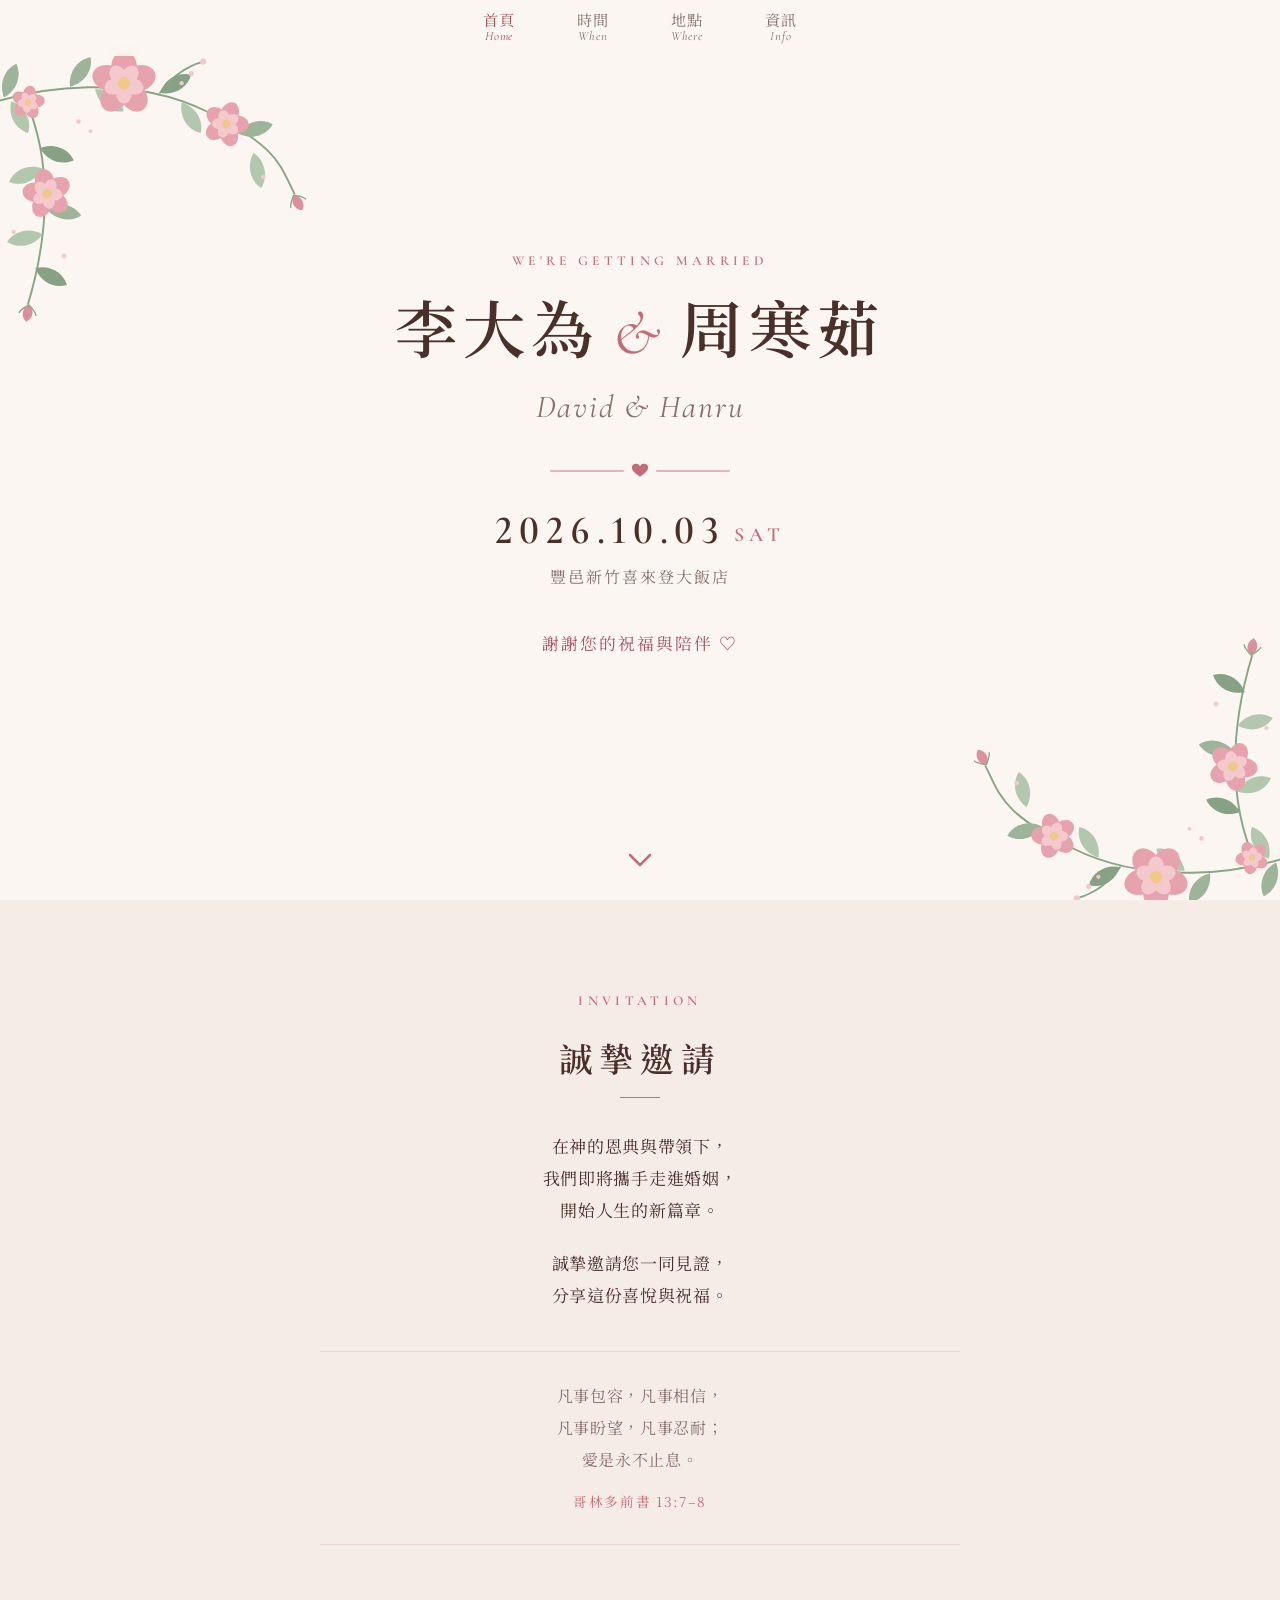
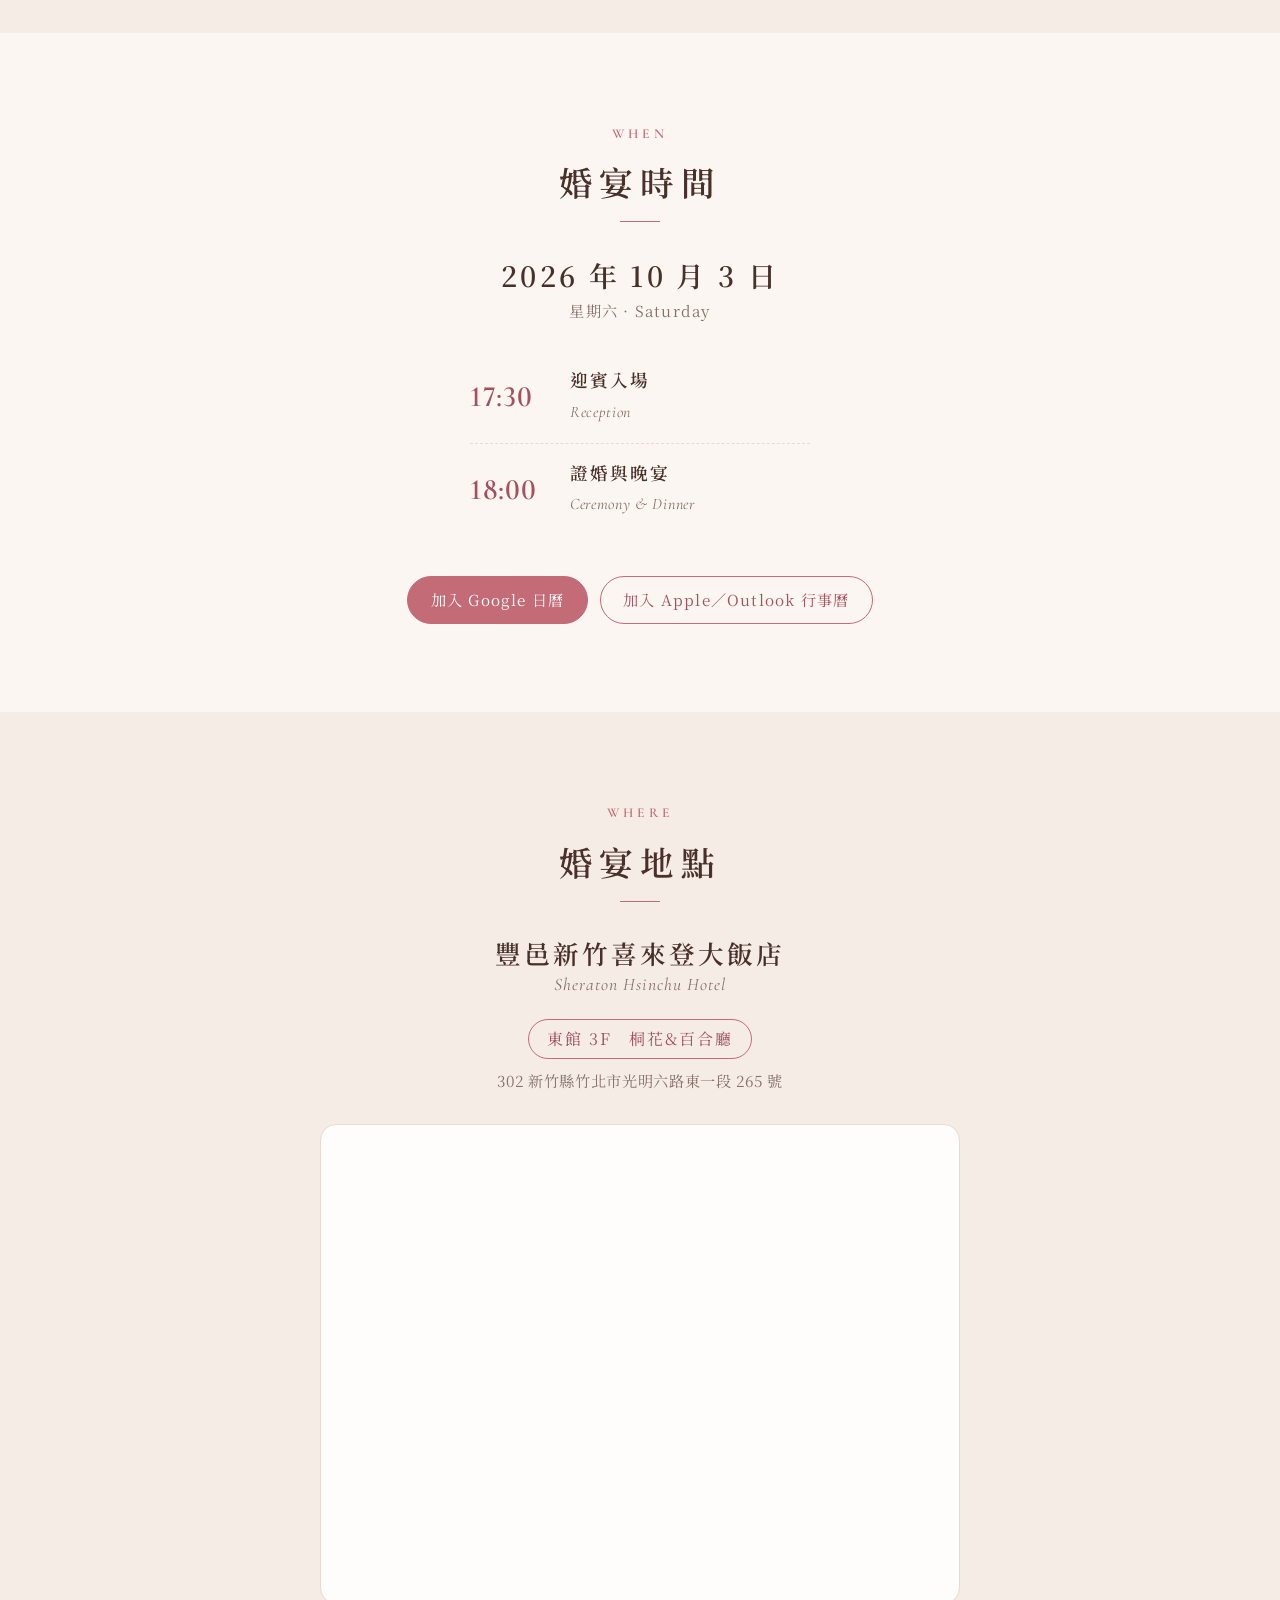
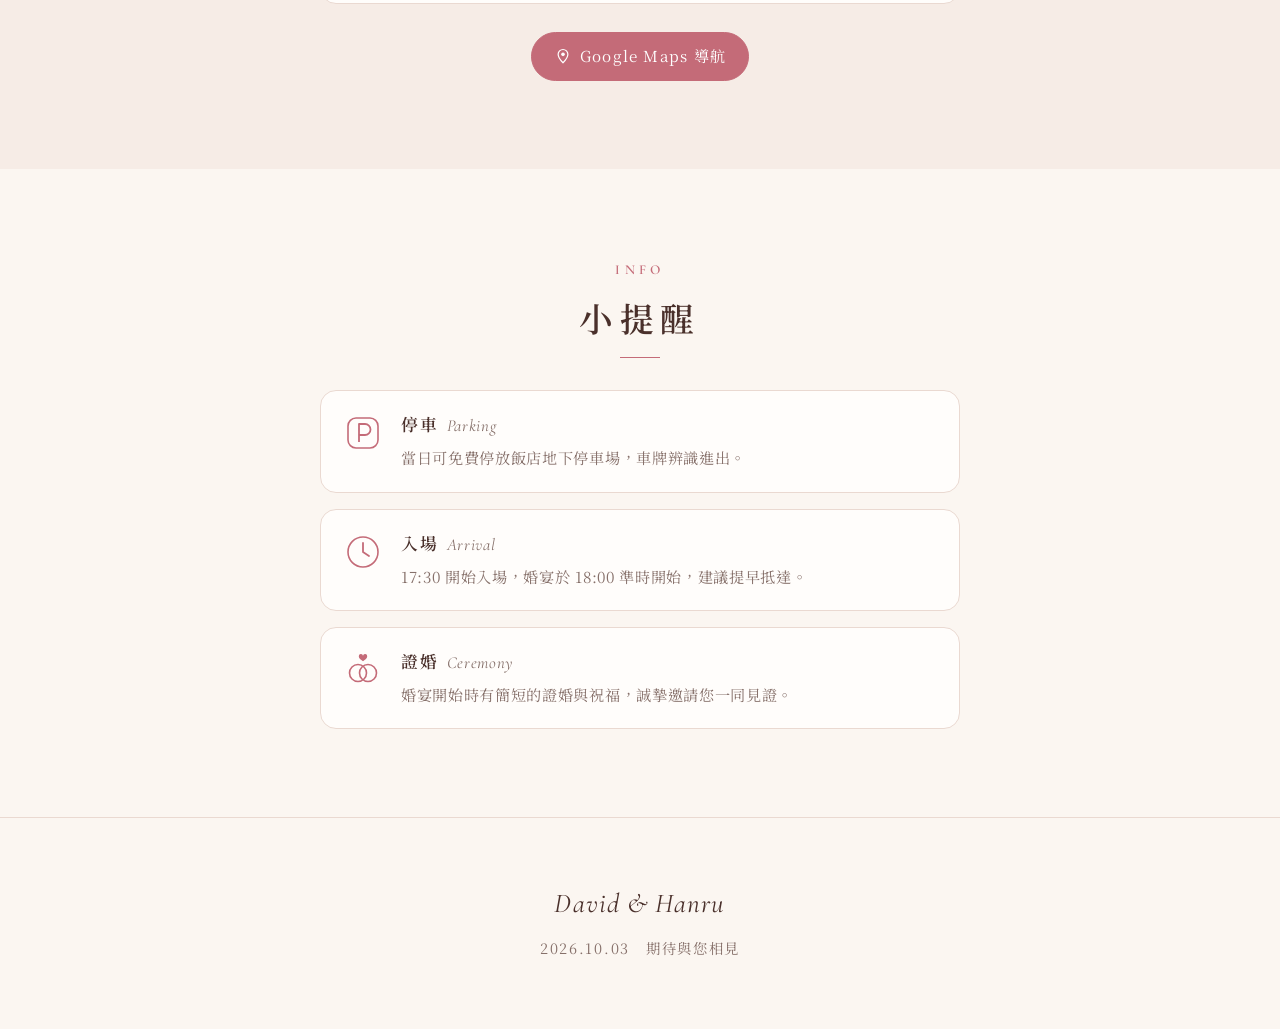
==== index.html @ 3eb8f62a "Add first version of the wedding invitation site Static single page (no build step) for GitHub Pages" ====
<!doctype html>
<html lang="zh-Hant-TW">
<head>
  <meta charset="utf-8">
  <meta name="viewport" content="width=device-width, initial-scale=1, viewport-fit=cover">
  <meta name="robots" content="noindex, nofollow">
  <meta name="theme-color" content="#fbf6f1">
  <title>李大為 &amp; 周寒茹 婚宴邀請｜David &amp; Hanru</title>
  <meta name="description" content="2026.10.03（六）17:30 入場，豐邑新竹喜來登大飯店 東館 3F 桐花&amp;百合廳。誠摯邀請您一同見證我們的婚禮。">

  <meta property="og:type" content="website">
  <meta property="og:url" content="https://freya-and-david.github.io/Taiwan-Wedding-2026-10-03/">
  <meta property="og:title" content="李大為 &amp; 周寒茹 婚宴邀請">
  <meta property="og:description" content="2026.10.03（六）17:30 入場｜豐邑新竹喜來登大飯店">
  <meta property="og:image" content="https://freya-and-david.github.io/Taiwan-Wedding-2026-10-03/assets/img/og-image.png">
  <meta property="og:image:width" content="1200">
  <meta property="og:image:height" content="630">
  <meta name="twitter:card" content="summary_large_image">

  <link rel="icon" href="assets/img/favicon.svg" type="image/svg+xml">
  <link rel="preconnect" href="https://fonts.googleapis.com">
  <link rel="preconnect" href="https://fonts.gstatic.com" crossorigin>
  <link rel="stylesheet" href="https://fonts.googleapis.com/css2?family=Cormorant+Garamond:ital,wght@0,500;0,600;1,400;1,500&amp;family=Noto+Serif+TC:wght@400;600&amp;display=swap">
  <link rel="stylesheet" href="assets/css/style.css">
  <script>document.documentElement.classList.add('js')</script>
</head>
<body>
  <header class="nav" id="nav">
    <nav aria-label="主選單">
      <ul>
        <li><a href="#home">首頁<small>Home</small></a></li>
        <li><a href="#when">時間<small>When</small></a></li>
        <li><a href="#where">地點<small>Where</small></a></li>
        <li><a href="#info">資訊<small>Info</small></a></li>
      </ul>
    </nav>
  </header>

  <main>
    <section id="home" class="hero">
      <img class="floral floral--tl" src="assets/img/floral.svg" alt="">
      <img class="floral floral--br" src="assets/img/floral.svg" alt="">

      <div class="hero-inner">
        <p class="eyebrow">We're getting married</p>
        <h1 class="names">李大為<span class="amp">&amp;</span>周寒茹</h1>
        <p class="names-en">David &amp; Hanru</p>

        <svg class="divider" viewBox="0 0 200 20" aria-hidden="true">
          <path d="M0 10h82M118 10h82" stroke="currentColor" stroke-width="1"/>
          <path d="M100 16.5c-5-3.6-9-6.6-9-10a4.6 4.6 0 0 1 9-1.4 4.6 4.6 0 0 1 9 1.4c0 3.4-4 6.4-9 10z" fill="currentColor"/>
        </svg>

        <p class="hero-date"><time datetime="2026-10-03T17:30+08:00">2026.10.03</time><span>SAT</span></p>
        <p class="hero-venue">豐邑新竹喜來登大飯店</p>

        <div class="countdown" id="countdown" role="timer" aria-label="距離婚宴倒數">
          <div><span data-unit="days">--</span><small>天</small></div>
          <div><span data-unit="hours">--</span><small>時</small></div>
          <div><span data-unit="minutes">--</span><small>分</small></div>
          <div><span data-unit="seconds">--</span><small>秒</small></div>
        </div>
        <p class="countdown-msg" id="countdown-msg" hidden></p>
      </div>

      <a class="scroll-cue" href="#invite" aria-label="往下看邀請">
        <svg viewBox="0 0 24 24" aria-hidden="true"><path d="M6 9l6 6 6-6" fill="none" stroke="currentColor" stroke-width="1.5" stroke-linecap="round" stroke-linejoin="round"/></svg>
      </a>
    </section>

    <section id="invite" class="section section--alt invite">
      <div class="reveal">
        <p class="eyebrow">Invitation</p>
        <h2>誠摯邀請</h2>
        <p>在神的恩典與帶領下，<br>我們即將攜手走進婚姻，<br>開始人生的新篇章。</p>
        <p>誠摯邀請您一同見證，<br>分享這份喜悅與祝福。</p>
        <blockquote class="verse">
          凡事包容，凡事相信，<br>凡事盼望，凡事忍耐；<br>愛是永不止息。
          <cite>哥林多前書 13:7–8</cite>
        </blockquote>
      </div>
    </section>

    <section id="when" class="section when">
      <div class="reveal">
        <p class="eyebrow">When</p>
        <h2>婚宴時間</h2>
        <p class="big-date">2026 年 10 月 3 日<span>星期六 · Saturday</span></p>
        <ol class="timeline">
          <li><time datetime="2026-10-03T17:30+08:00">17:30</time><div><strong>迎賓入場</strong><span>Reception</span></div></li>
          <li><time datetime="2026-10-03T18:00+08:00">18:00</time><div><strong>證婚與晚宴</strong><span>Ceremony &amp; Dinner</span></div></li>
        </ol>
        <div class="actions">
          <a class="btn" href="https://calendar.google.com/calendar/render?action=TEMPLATE&amp;text=%E6%9D%8E%E5%A4%A7%E7%82%BA%20%26%20%E5%91%A8%E5%AF%92%E8%8C%B9%20%E5%A9%9A%E5%AE%B4&amp;dates=20261003T093000Z%2F20261003T133000Z&amp;ctz=Asia%2FTaipei&amp;location=%E8%B1%90%E9%82%91%E6%96%B0%E7%AB%B9%E5%96%9C%E4%BE%86%E7%99%BB%E5%A4%A7%E9%A3%AF%E5%BA%97%20%E6%9D%B1%E9%A4%A83F%20%E6%A1%90%E8%8A%B1%26%E7%99%BE%E5%90%88%E5%BB%B3%2C%20302%E6%96%B0%E7%AB%B9%E7%B8%A3%E7%AB%B9%E5%8C%97%E5%B8%82%E5%85%89%E6%98%8E%E5%85%AD%E8%B7%AF%E6%9D%B1%E4%B8%80%E6%AE%B5265%E8%99%9F&amp;details=17%3A30%20%E8%BF%8E%E8%B3%93%E5%85%A5%E5%A0%B4%0A18%3A00%20%E8%AD%89%E5%A9%9A%E8%88%87%E6%99%9A%E5%AE%B4%0A%0A%E9%9B%BB%E5%AD%90%E8%AB%8B%E5%B8%96%EF%BC%9Ahttps%3A%2F%2Ffreya-and-david.github.io%2FTaiwan-Wedding-2026-10-03%2F" target="_blank" rel="noopener">加入 Google 日曆</a>
          <a class="btn btn--ghost" href="wedding.ics" download="David-Hanru-Wedding.ics">加入 Apple／Outlook 行事曆</a>
        </div>
      </div>
    </section>

    <section id="where" class="section section--alt where">
      <div class="reveal">
        <p class="eyebrow">Where</p>
        <h2>婚宴地點</h2>
        <p class="venue-name">豐邑新竹喜來登大飯店<span>Sheraton Hsinchu Hotel</span></p>
        <p class="venue-hall">東館 3F　桐花&amp;百合廳</p>
        <address>302 新竹縣竹北市光明六路東一段 265 號</address>
        <div class="map">
          <iframe src="https://www.google.com/maps?q=%E6%96%B0%E7%AB%B9%E5%96%9C%E4%BE%86%E7%99%BB%E5%A4%A7%E9%A3%AF%E5%BA%97&amp;hl=zh-TW&amp;z=16&amp;output=embed" title="豐邑新竹喜來登大飯店地圖" loading="lazy" referrerpolicy="no-referrer-when-downgrade" allowfullscreen></iframe>
        </div>
        <div class="actions">
          <a class="btn" href="https://maps.app.goo.gl/3fV4T5KFvvnu1m119" target="_blank" rel="noopener">
            <svg viewBox="0 0 24 24" aria-hidden="true"><path d="M12 21s-6.5-6.2-6.5-11.2a6.5 6.5 0 0 1 13 0C18.5 14.8 12 21 12 21z" fill="none" stroke="currentColor" stroke-width="1.6"/><circle cx="12" cy="9.8" r="2.4" fill="currentColor"/></svg>
            Google Maps 導航
          </a>
        </div>
      </div>
    </section>

    <section id="info" class="section info">
      <div class="reveal">
        <p class="eyebrow">Info</p>
        <h2>小提醒</h2>
        <ul class="info-list">
          <li>
            <svg viewBox="0 0 44 44" aria-hidden="true"><rect x="7" y="7" width="30" height="30" rx="8" fill="none" stroke="currentColor" stroke-width="1.6"/><path d="M18 31V13h6a5.5 5.5 0 0 1 0 11h-6" fill="none" stroke="currentColor" stroke-width="1.8" stroke-linejoin="round"/></svg>
            <div>
              <h3>停車<span>Parking</span></h3>
              <p>當日可免費停放飯店地下停車場，車牌辨識進出。</p>
            </div>
          </li>
          <li>
            <svg viewBox="0 0 44 44" aria-hidden="true"><circle cx="22" cy="22" r="15" fill="none" stroke="currentColor" stroke-width="1.6"/><path d="M22 13v9l6 4" fill="none" stroke="currentColor" stroke-width="1.8" stroke-linecap="round" stroke-linejoin="round"/></svg>
            <div>
              <h3>入場<span>Arrival</span></h3>
              <p>17:30 開始入場，婚宴於 18:00 準時開始，建議提早抵達。</p>
            </div>
          </li>
          <li>
            <svg viewBox="0 0 44 44" aria-hidden="true"><circle cx="17" cy="25" r="8.5" fill="none" stroke="currentColor" stroke-width="1.6"/><circle cx="27" cy="25" r="8.5" fill="none" stroke="currentColor" stroke-width="1.6"/><path d="M22 13.2c-2.3-1.7-4.2-3.1-4.2-4.8a2.1 2.1 0 0 1 4.2-.6 2.1 2.1 0 0 1 4.2.6c0 1.7-1.9 3.1-4.2 4.8z" fill="currentColor"/></svg>
            <div>
              <h3>證婚<span>Ceremony</span></h3>
              <p>婚宴開始時有簡短的證婚與祝福，誠摯邀請您一同見證。</p>
            </div>
          </li>
        </ul>
      </div>
    </section>
  </main>

  <footer class="footer">
    <p class="sig">David &amp; Hanru</p>
    <p>2026.10.03　期待與您相見</p>
  </footer>

  <script src="assets/js/main.js" defer></script>
</body>
</html>
---- assets/css/style.css ----
:root {
  --bg: #fbf6f1;
  --bg-alt: #f6ece6;
  --surface: #fffdfb;
  --text: #4a302b;
  --muted: #86706a;
  --rose: #c46b78;
  --rose-deep: #a4505e;
  --line: #ead9d1;
  --serif-tc: "Noto Serif TC", "Songti TC", "PMingLiU", serif;
  --serif-en: "Cormorant Garamond", "Times New Roman", serif;
  --nav-h: 56px;
  color-scheme: light;
}

* { box-sizing: border-box; }

html {
  scroll-behavior: smooth;
  scroll-padding-top: var(--nav-h);
  -webkit-text-size-adjust: 100%;
}

body {
  margin: 0;
  background: var(--bg);
  color: var(--text);
  font-family: var(--serif-tc);
  font-size: 17px;
  line-height: 1.9;
  letter-spacing: .04em;
  -webkit-font-smoothing: antialiased;
}

img, svg, iframe { display: block; max-width: 100%; }
a { color: inherit; }

/* ---------- Nav ---------- */

.nav {
  position: fixed;
  inset: 0 0 auto;
  z-index: 10;
  height: var(--nav-h);
  display: flex;
  align-items: center;
  justify-content: center;
  padding-top: env(safe-area-inset-top);
  background: rgba(251, 246, 241, .85);
  -webkit-backdrop-filter: saturate(1.4) blur(10px);
  backdrop-filter: saturate(1.4) blur(10px);
  border-bottom: 1px solid transparent;
  transition: border-color .3s;
}
.nav.is-scrolled { border-bottom-color: var(--line); }

.nav ul {
  display: flex;
  gap: clamp(.25rem, 3vw, 2.5rem);
  list-style: none;
  margin: 0;
  padding: 0 16px;
}

.nav a {
  display: flex;
  flex-direction: column;
  align-items: center;
  padding: 4px 12px;
  line-height: 1.25;
  font-size: .95rem;
  color: var(--muted);
  text-decoration: none;
  transition: color .2s;
}
.nav a small {
  font-family: var(--serif-en);
  font-style: italic;
  font-size: .78rem;
  letter-spacing: .06em;
}
.nav a:hover,
.nav a.is-active { color: var(--rose-deep); }

/* ---------- Shared ---------- */

.eyebrow {
  margin: 0 0 .75rem;
  font-family: var(--serif-en);
  font-size: .85rem;
  font-weight: 600;
  letter-spacing: .32em;
  text-transform: uppercase;
  color: var(--rose);
}

.btn {
  display: inline-flex;
  align-items: center;
  justify-content: center;
  gap: .5rem;
  min-height: 46px;
  padding: .55rem 1.4rem;
  border: 1px solid var(--rose);
  border-radius: 999px;
  background: var(--rose);
  color: #fff;
  font-size: .95rem;
  letter-spacing: .08em;
  text-decoration: none;
  transition: background .2s, border-color .2s, color .2s;
}
.btn svg { width: 18px; height: 18px; }
.btn:hover { background: var(--rose-deep); border-color: var(--rose-deep); }
.btn--ghost { background: transparent; color: var(--rose-deep); }
.btn--ghost:hover { background: var(--rose); color: #fff; }

a:focus-visible {
  outline: 2px solid var(--rose-deep);
  outline-offset: 3px;
  border-radius: 6px;
}

.actions {
  display: flex;
  flex-wrap: wrap;
  justify-content: center;
  gap: .75rem;
}

/* ---------- Hero ---------- */

.hero {
  position: relative;
  min-height: 100vh;
  min-height: 100svh;
  display: flex;
  flex-direction: column;
  align-items: center;
  justify-content: center;
  padding: calc(var(--nav-h) + 40px) 16px 88px;
  text-align: center;
  overflow: hidden;
}

/* 放 assets/img/hero.jpg 之後，在 hero section 加上 has-photo class */
.hero.has-photo {
  background:
    linear-gradient(rgba(251, 246, 241, .78), rgba(251, 246, 241, .9)),
    url("../img/hero.jpg") center / cover no-repeat;
}

.hero-inner { position: relative; z-index: 1; }

.floral {
  position: absolute;
  width: clamp(170px, 44vw, 360px);
  pointer-events: none;
  user-select: none;
}
.floral--tl { top: calc(var(--nav-h) - 4px); left: -20px; }
.floral--br { right: -20px; bottom: -8px; transform: rotate(180deg); }

.names {
  margin: 0;
  font-size: clamp(2.1rem, 9vw, 3.9rem);
  font-weight: 600;
  line-height: 1.3;
  letter-spacing: .1em;
}
.names .amp {
  margin: 0 .22em;
  font-family: var(--serif-en);
  font-style: italic;
  font-weight: 400;
  color: var(--rose);
}

.names-en {
  margin: .2rem 0 0;
  font-family: var(--serif-en);
  font-style: italic;
  font-size: clamp(1.45rem, 5.5vw, 2rem);
  letter-spacing: .06em;
  color: var(--muted);
}

.divider {
  width: 180px;
  margin: 1.5rem auto;
  color: var(--rose);
}

.hero-date {
  margin: 0;
  font-family: var(--serif-en);
  font-size: clamp(1.7rem, 7vw, 2.5rem);
  font-weight: 600;
  font-variant-numeric: lining-nums;
  letter-spacing: .16em;
  line-height: 1.3;
}
.hero-date span {
  margin-left: .5em;
  font-size: .5em;
  letter-spacing: .25em;
  color: var(--rose);
  vertical-align: middle;
}

.hero-venue {
  margin: .4rem 0 0;
  font-size: 1rem;
  letter-spacing: .12em;
  color: var(--muted);
}

.countdown {
  display: flex;
  justify-content: center;
  gap: clamp(.5rem, 3vw, 1rem);
  margin-top: 2.25rem;
}
.countdown[hidden] { display: none; }
.countdown div {
  display: flex;
  flex-direction: column;
  align-items: center;
  min-width: 66px;
  padding: .55rem .4rem .45rem;
  border: 1px solid var(--line);
  border-radius: 14px;
  background: var(--surface);
}
.countdown span {
  font-family: var(--serif-en);
  font-size: 1.9rem;
  font-weight: 600;
  font-variant-numeric: lining-nums tabular-nums;
  line-height: 1.15;
  color: var(--rose-deep);
}
.countdown small {
  font-size: .75rem;
  line-height: 1.5;
  color: var(--muted);
}

.countdown-msg {
  margin: 2.25rem 0 0;
  font-size: 1.05rem;
  letter-spacing: .12em;
  color: var(--rose-deep);
}

.scroll-cue {
  position: absolute;
  bottom: 20px;
  left: 50%;
  z-index: 1;
  width: 40px;
  height: 40px;
  margin-left: -20px;
  color: var(--rose);
  animation: bob 2.4s ease-in-out infinite;
}
@keyframes bob {
  0%, 100% { transform: translateY(0); }
  50% { transform: translateY(6px); }
}

/* ---------- Sections ---------- */

.section {
  padding: 88px 16px;
  text-align: center;
}
.section--alt { background: var(--bg-alt); }
.section > div { max-width: 640px; margin: 0 auto; }

.section h2 {
  margin: 0 0 2rem;
  font-size: clamp(1.6rem, 6vw, 2.1rem);
  font-weight: 600;
  letter-spacing: .2em;
  line-height: 1.4;
}
.section h2::after {
  content: "";
  display: block;
  width: 40px;
  height: 1px;
  margin: 1rem auto 0;
  background: var(--rose);
}

/* Invitation */
.invite p { margin: 0 0 1.25rem; }

.verse {
  margin: 2.5rem auto 0;
  padding: 1.75rem 0;
  border-top: 1px solid var(--line);
  border-bottom: 1px solid var(--line);
  font-size: 1rem;
  line-height: 2;
  color: var(--muted);
}
.verse cite {
  display: block;
  margin-top: .75rem;
  font-size: .85rem;
  font-style: normal;
  letter-spacing: .12em;
  color: var(--rose);
}

/* When */
.big-date {
  margin: 0 0 1.75rem;
  font-size: clamp(1.35rem, 5.5vw, 1.75rem);
  font-weight: 600;
  letter-spacing: .12em;
  line-height: 1.5;
}
.big-date span {
  display: block;
  margin-top: .25rem;
  font-size: .95rem;
  font-weight: 400;
  letter-spacing: .08em;
  color: var(--muted);
}

.timeline {
  max-width: 340px;
  margin: 0 auto 2.5rem;
  padding: 0;
  list-style: none;
  text-align: left;
}
.timeline li {
  display: grid;
  grid-template-columns: 5.25rem 1fr;
  align-items: center;
  gap: 1rem;
  padding: 1rem 0;
  border-bottom: 1px dashed var(--line);
}
.timeline li:last-child { border-bottom: 0; }
.timeline time {
  font-family: var(--serif-en);
  font-size: 1.85rem;
  font-weight: 600;
  font-variant-numeric: lining-nums;
  line-height: 1;
  color: var(--rose-deep);
}
.timeline strong {
  display: block;
  font-size: 1.1rem;
  font-weight: 600;
  letter-spacing: .12em;
  line-height: 1.5;
}
.timeline div span {
  font-family: var(--serif-en);
  font-style: italic;
  font-size: 1rem;
  color: var(--muted);
}

/* Where */
.venue-name {
  margin: 0;
  font-size: clamp(1.3rem, 5.2vw, 1.6rem);
  font-weight: 600;
  letter-spacing: .12em;
  line-height: 1.5;
}
.venue-name span {
  display: block;
  font-family: var(--serif-en);
  font-style: italic;
  font-size: 1.1rem;
  font-weight: 400;
  letter-spacing: .06em;
  color: var(--muted);
}

.venue-hall {
  display: inline-block;
  margin: 1.25rem 0 .5rem;
  padding: .25rem 1.1rem;
  border: 1px solid var(--rose);
  border-radius: 999px;
  font-size: 1rem;
  letter-spacing: .12em;
  color: var(--rose-deep);
}

address {
  margin-bottom: 1.75rem;
  font-size: .95rem;
  font-style: normal;
  color: var(--muted);
}

.map {
  aspect-ratio: 4 / 3;
  margin-bottom: 1.75rem;
  overflow: hidden;
  border: 1px solid var(--line);
  border-radius: 16px;
  background: var(--surface);
}
.map iframe { width: 100%; height: 100%; border: 0; }

/* Info */
.info-list {
  display: grid;
  gap: 1rem;
  margin: 0;
  padding: 0;
  list-style: none;
  text-align: left;
}
.info-list li {
  display: grid;
  grid-template-columns: 44px 1fr;
  align-items: start;
  gap: 1rem;
  padding: 1.25rem;
  border: 1px solid var(--line);
  border-radius: 16px;
  background: var(--surface);
}
.info-list svg { width: 44px; height: 44px; color: var(--rose); }
.info-list h3 {
  margin: 0;
  font-size: 1.05rem;
  font-weight: 600;
  letter-spacing: .1em;
  line-height: 1.6;
}
.info-list h3 span {
  margin-left: .5em;
  font-family: var(--serif-en);
  font-style: italic;
  font-weight: 400;
  letter-spacing: .04em;
  color: var(--muted);
}
.info-list p {
  margin: .25rem 0 0;
  font-size: .95rem;
  line-height: 1.8;
  color: var(--muted);
}

/* Footer */
.footer {
  padding: 56px 16px calc(64px + env(safe-area-inset-bottom));
  border-top: 1px solid var(--line);
  text-align: center;
  color: var(--muted);
}
.footer p { margin: .25rem 0; font-size: .9rem; letter-spacing: .12em; }
.footer .sig {
  font-family: var(--serif-en);
  font-style: italic;
  font-size: 1.7rem;
  letter-spacing: .04em;
  color: var(--text);
}

/* ---------- Motion ---------- */

.js .reveal {
  opacity: 0;
  transform: translateY(18px);
  transition: opacity .8s ease, transform .8s ease;
}
.js .reveal.is-visible { opacity: 1; transform: none; }

@media (prefers-reduced-motion: reduce) {
  html { scroll-behavior: auto; }
  .scroll-cue { animation: none; }
  .js .reveal { opacity: 1; transform: none; transition: none; }
}
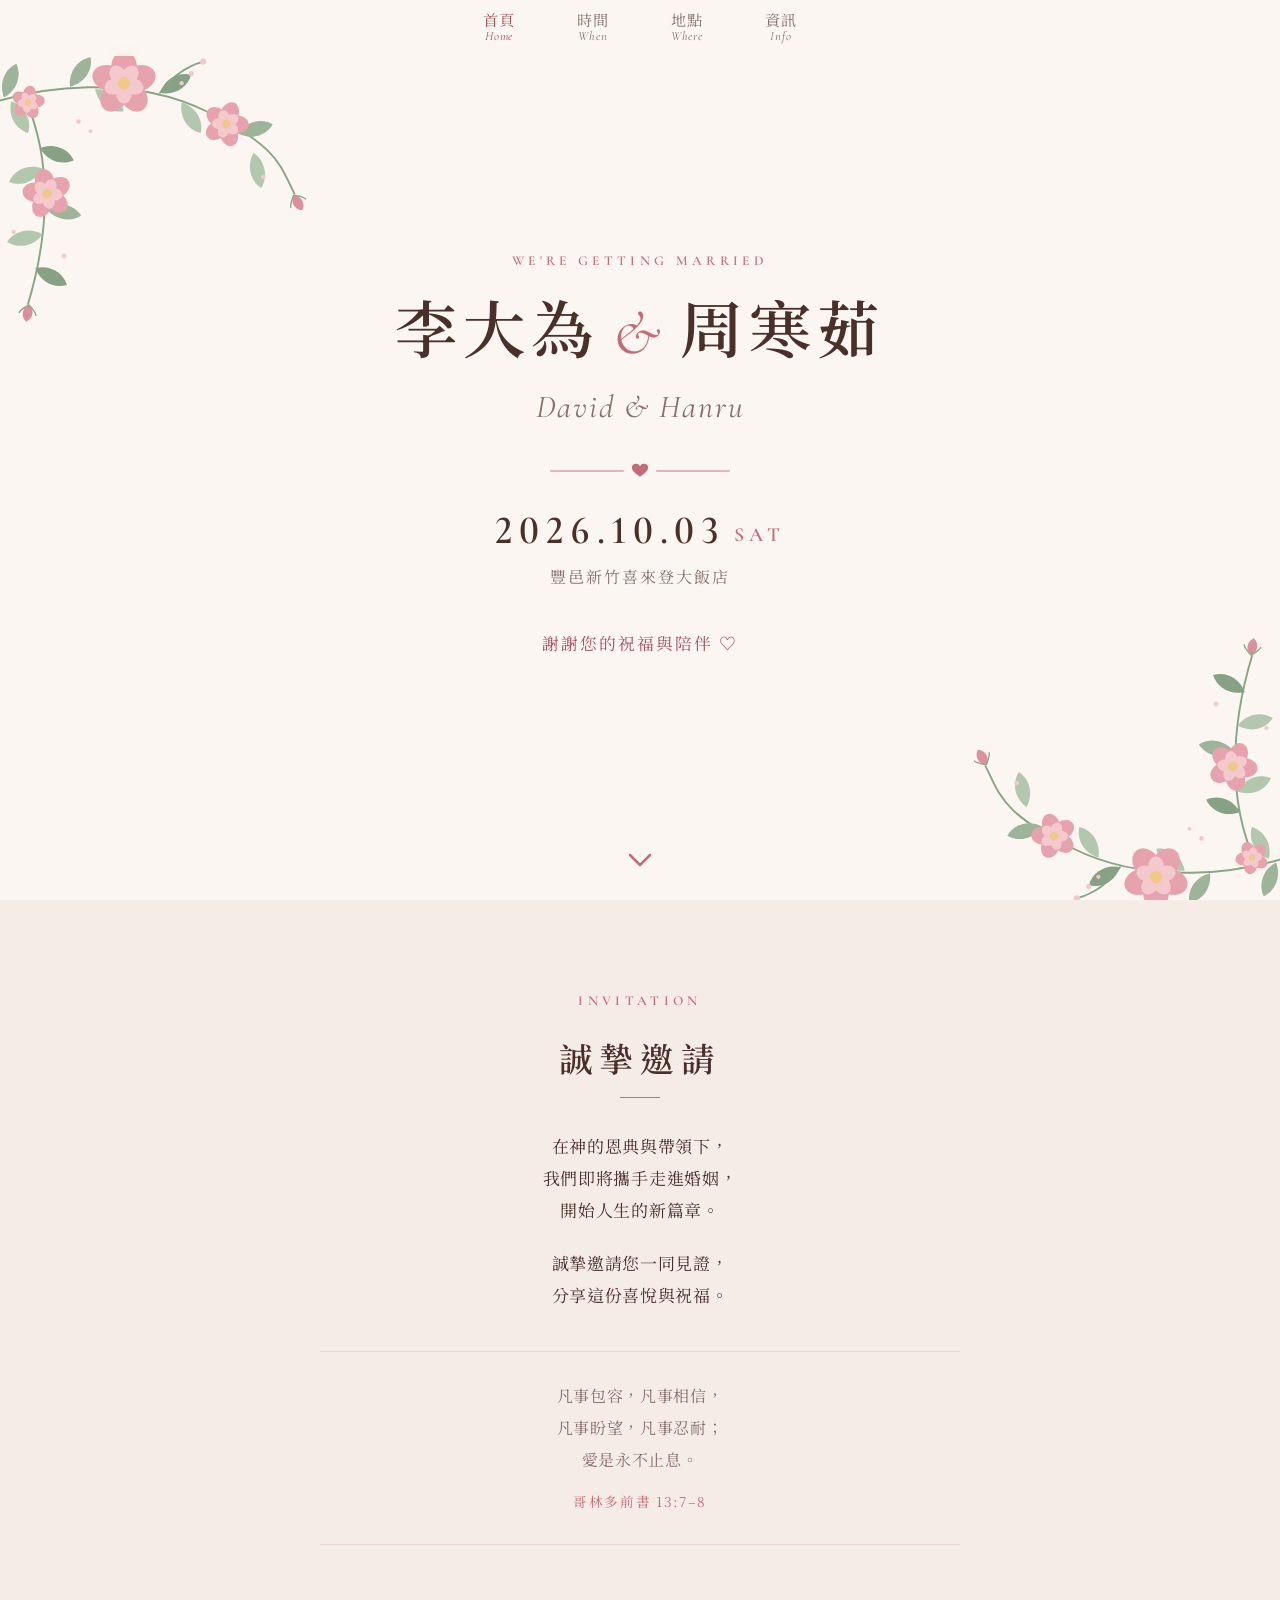
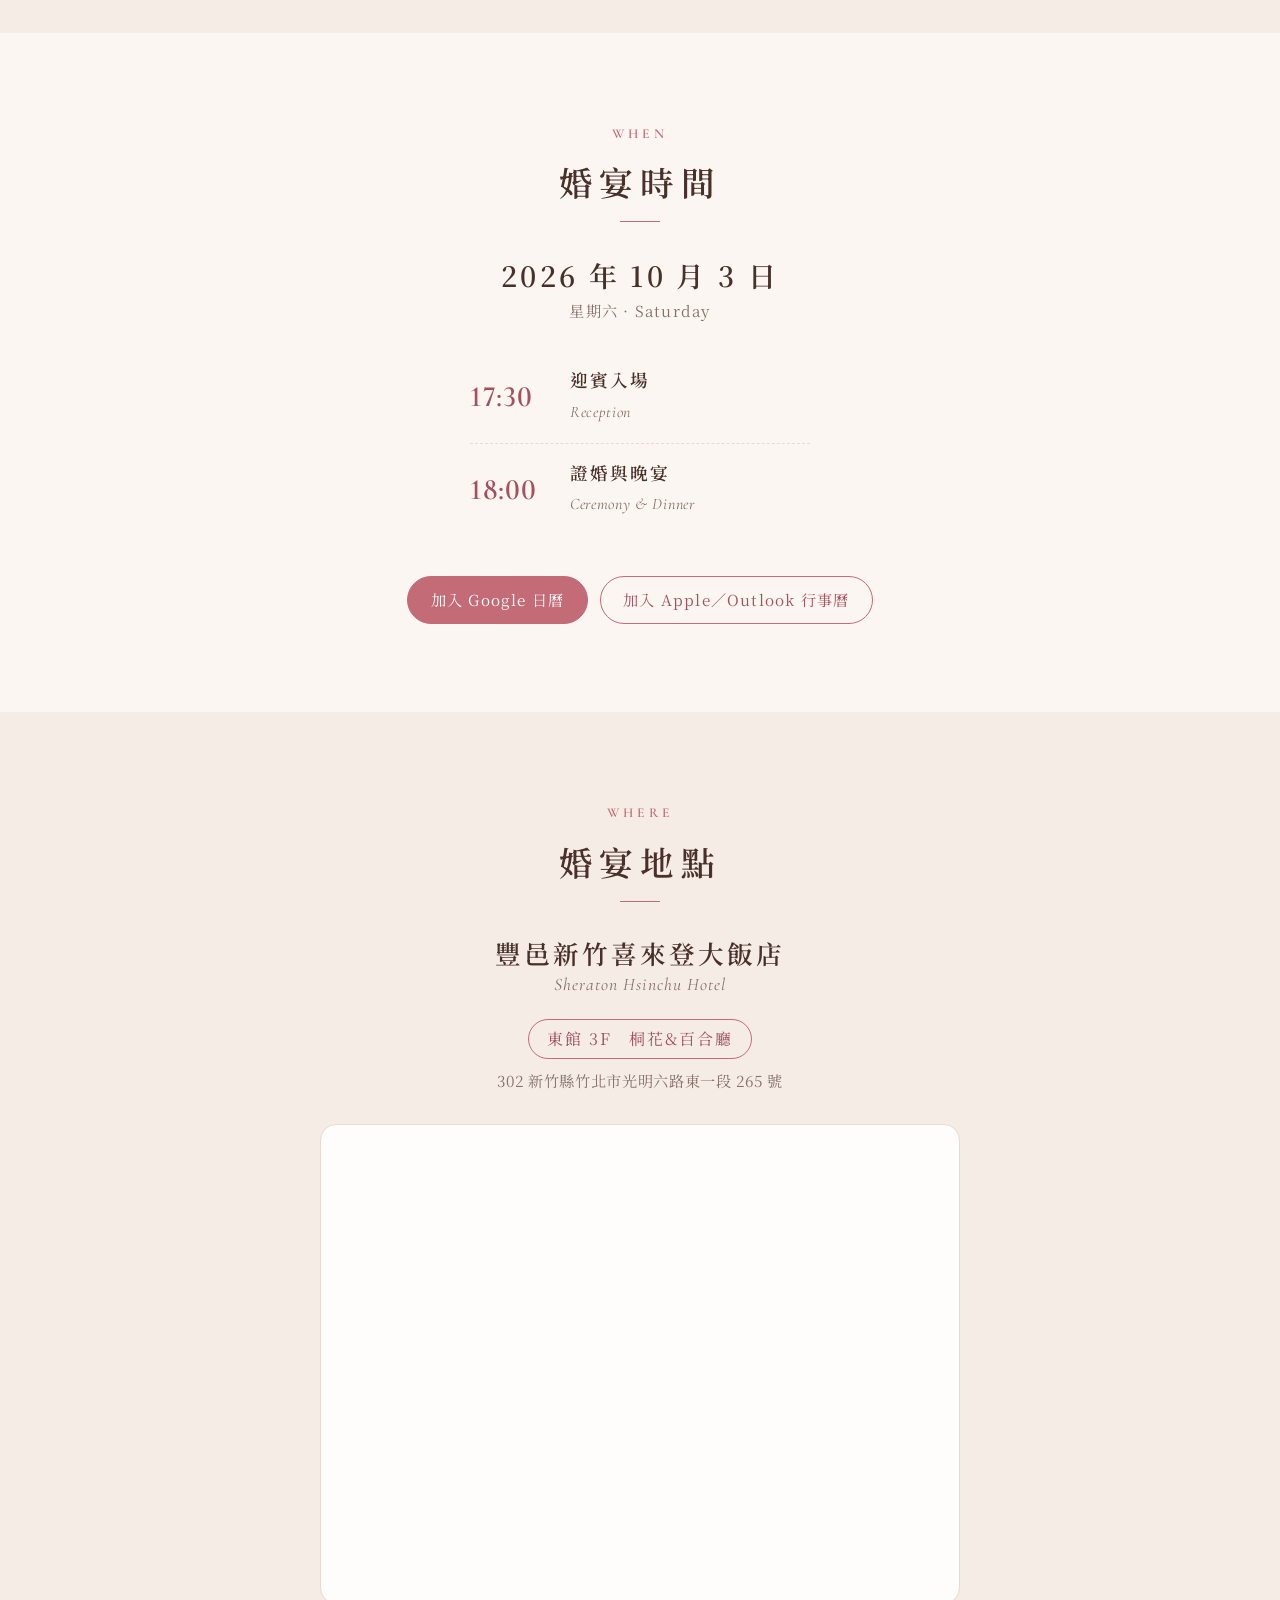
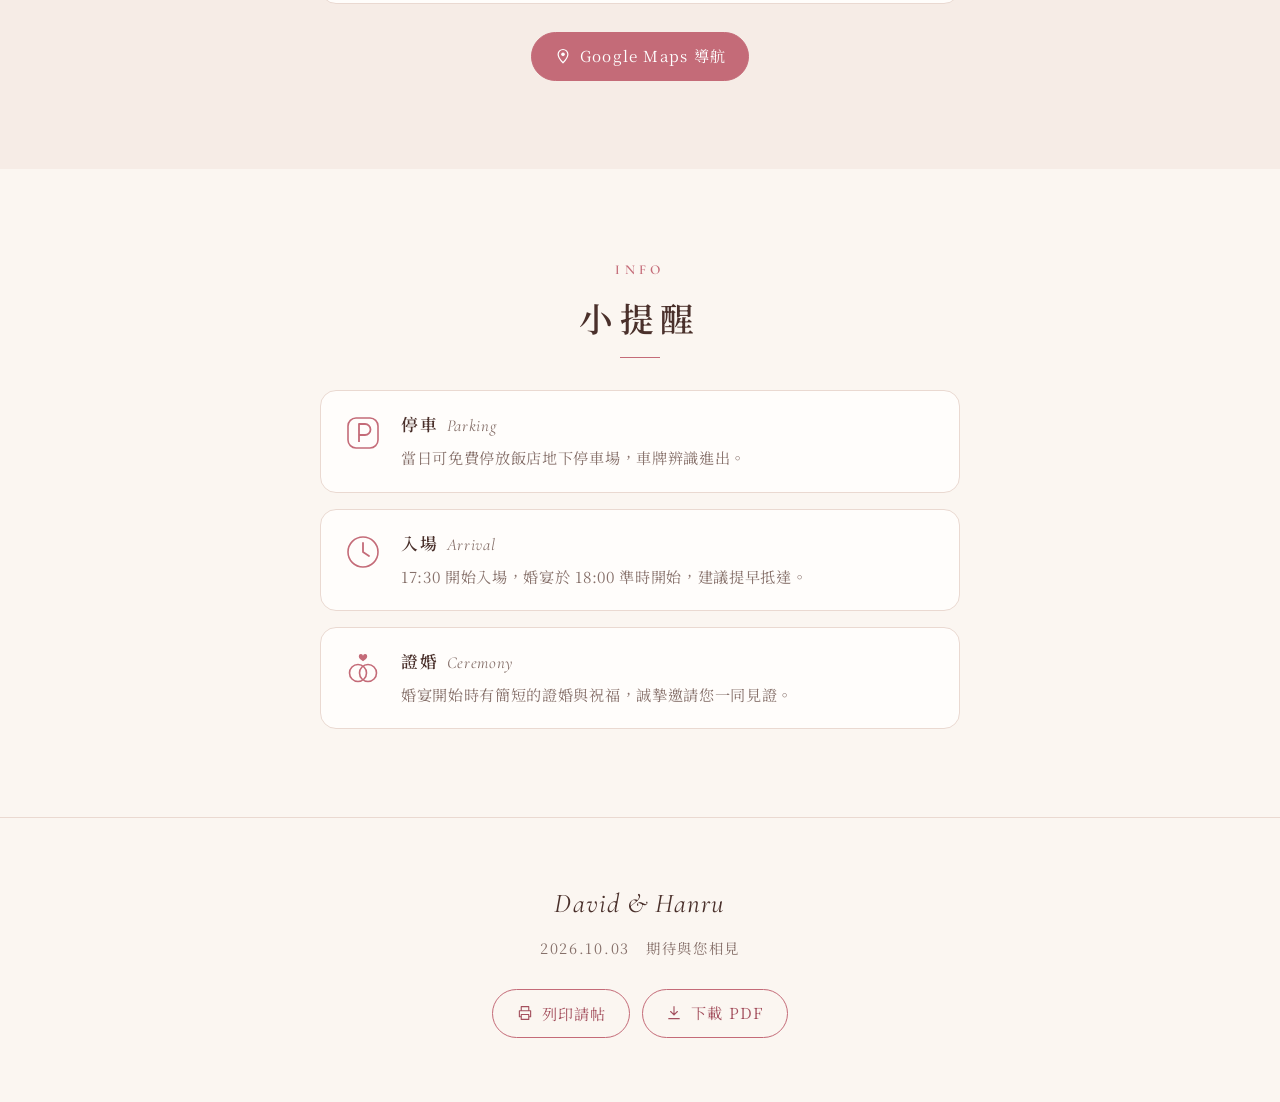
==== commit d7033286: "Add one-page A4 print layout with print and PDF download buttons Print stylesheet lays the page out " ====
--- a/index.html
+++ b/index.html
@@ -148,8 +148,24 @@
   </main>
 
   <footer class="footer">
-    <p class="sig">David &amp; Hanru</p>
-    <p>2026.10.03　期待與您相見</p>
+    <div class="print-qr print-only">
+      <img src="assets/img/qr.svg" alt="電子請帖 QR Code">
+      <p>掃描查看地圖與最新資訊</p>
+    </div>
+    <div>
+      <p class="sig">David &amp; Hanru</p>
+      <p>2026.10.03　期待與您相見</p>
+    </div>
+    <div class="actions keepsake">
+      <button type="button" class="btn btn--ghost" id="print-btn">
+        <svg viewBox="0 0 24 24" aria-hidden="true"><path d="M7 9V3.5h10V9M7 17H4.5V9h15v8H17M7 14h10v6.5H7z" fill="none" stroke="currentColor" stroke-width="1.5" stroke-linejoin="round"/></svg>
+        列印請帖
+      </button>
+      <a class="btn btn--ghost" href="invitation.pdf" download="David-Hanru-Wedding-Invitation.pdf">
+        <svg viewBox="0 0 24 24" aria-hidden="true"><path d="M12 3.5v11M7.5 10l4.5 4.5 4.5-4.5M5 19.5h14" fill="none" stroke="currentColor" stroke-width="1.5" stroke-linecap="round" stroke-linejoin="round"/></svg>
+        下載 PDF
+      </a>
+    </div>
   </footer>
 
   <script src="assets/js/main.js" defer></script>
--- a/assets/css/style.css
+++ b/assets/css/style.css
@@ -110,6 +110,7 @@
   text-decoration: none;
   transition: background .2s, border-color .2s, color .2s;
 }
+button.btn { font-family: inherit; cursor: pointer; }
 .btn svg { width: 18px; height: 18px; }
 .btn:hover { background: var(--rose-deep); border-color: var(--rose-deep); }
 .btn--ghost { background: transparent; color: var(--rose-deep); }
@@ -473,6 +474,9 @@
   letter-spacing: .04em;
   color: var(--text);
 }
+.keepsake { margin-top: 1.75rem; }
+
+.print-only { display: none; }
 
 /* ---------- Motion ---------- */
 
@@ -488,3 +492,102 @@
   .scroll-cue { animation: none; }
   .js .reveal { opacity: 1; transform: none; transition: none; }
 }
+
+/* ---------- Print：排成一張 A4 ---------- */
+
+@page { size: A4 portrait; margin: 0; }
+
+@media print {
+  :root { --bg: #fff; --bg-alt: #fff; --surface: #fff; }
+
+  body {
+    padding: 16mm 20mm 0;
+    background: #fff;
+    font-size: 10.5pt;
+    line-height: 1.7;
+  }
+  body::before {
+    content: "";
+    position: fixed;
+    inset: 7mm;
+    border: .5pt solid var(--line);
+    border-radius: 4mm;
+  }
+
+  .nav, .countdown, .countdown-msg, .scroll-cue, .map, .actions,
+  .section .eyebrow { display: none !important; }
+  .print-only { display: block; }
+  .js .reveal { opacity: 1 !important; transform: none !important; transition: none !important; }
+
+  main {
+    display: grid;
+    grid-template-columns: 1fr 1fr;
+    column-gap: 8mm;
+  }
+  .hero, .invite, .info { grid-column: 1 / -1; }
+
+  /* Hero */
+  .hero { position: static; min-height: 0; padding: 0; overflow: visible; }
+  .floral { position: fixed; width: 52mm; }
+  .floral--tl { top: 0; left: 0; }
+  .floral--br { right: 0; bottom: 0; }
+  .eyebrow { margin-bottom: 1.5mm; font-size: 8pt; }
+  .names { font-size: 30pt; }
+  .names-en { font-size: 16pt; }
+  .divider { width: 40mm; margin: 2.5mm auto; }
+  .hero-date { font-size: 20pt; }
+  .hero-venue { margin-top: 1mm; font-size: 10pt; }
+
+  /* Sections */
+  .section { padding: 0; margin-top: 7mm; }
+  .section h2 { margin-bottom: 3mm; font-size: 13pt; }
+  .section h2::after { width: 8mm; margin-top: 1.5mm; }
+
+  .invite br { display: none; }
+  .invite p { margin: 0 0 1mm; }
+  .verse { margin-top: 3mm; padding: 2.5mm 0; font-size: 9.5pt; line-height: 1.8; }
+  .verse cite { margin-top: .5mm; font-size: 8pt; }
+
+  .big-date { margin-bottom: 1mm; font-size: 12pt; }
+  .big-date span { margin-top: 0; font-size: 9pt; }
+  .timeline { max-width: 62mm; margin: 0 auto; }
+  .timeline li { grid-template-columns: 17mm 1fr; gap: 3mm; padding: 1.8mm 0; }
+  .timeline time { font-size: 15pt; }
+  .timeline strong { font-size: 10.5pt; }
+  .timeline div span { font-size: 9pt; }
+
+  .venue-name { font-size: 12pt; }
+  .venue-name span { font-size: 9.5pt; }
+  .venue-hall { margin: 2.5mm 0 1.5mm; padding: .6mm 4mm; font-size: 9.5pt; }
+  address { margin-bottom: 0; font-size: 9pt; }
+
+  .info-list { grid-template-columns: repeat(3, 1fr); gap: 4mm; }
+  .info-list li {
+    grid-template-columns: 1fr;
+    justify-items: center;
+    gap: 1mm;
+    padding: 3mm;
+    border-radius: 3mm;
+    text-align: center;
+  }
+  .info-list svg { width: 8mm; height: 8mm; }
+  .info-list h3 { font-size: 10pt; }
+  .info-list h3 span { display: block; margin: 0; font-size: 9pt; line-height: 1.3; }
+  .info-list p { font-size: 8.5pt; line-height: 1.6; }
+
+  /* Footer：QR code + 署名 */
+  .footer {
+    display: flex;
+    align-items: center;
+    justify-content: center;
+    gap: 8mm;
+    padding: 7mm 0 0;
+    border: 0;
+    text-align: left;
+  }
+  .print-qr { text-align: center; }
+  .print-qr img { width: 22mm; height: 22mm; margin: 0 auto; }
+  .print-qr p { margin: 1.5mm 0 0; font-size: 7.5pt; letter-spacing: .06em; }
+  .footer p { font-size: 9pt; }
+  .footer .sig { font-size: 18pt; }
+}
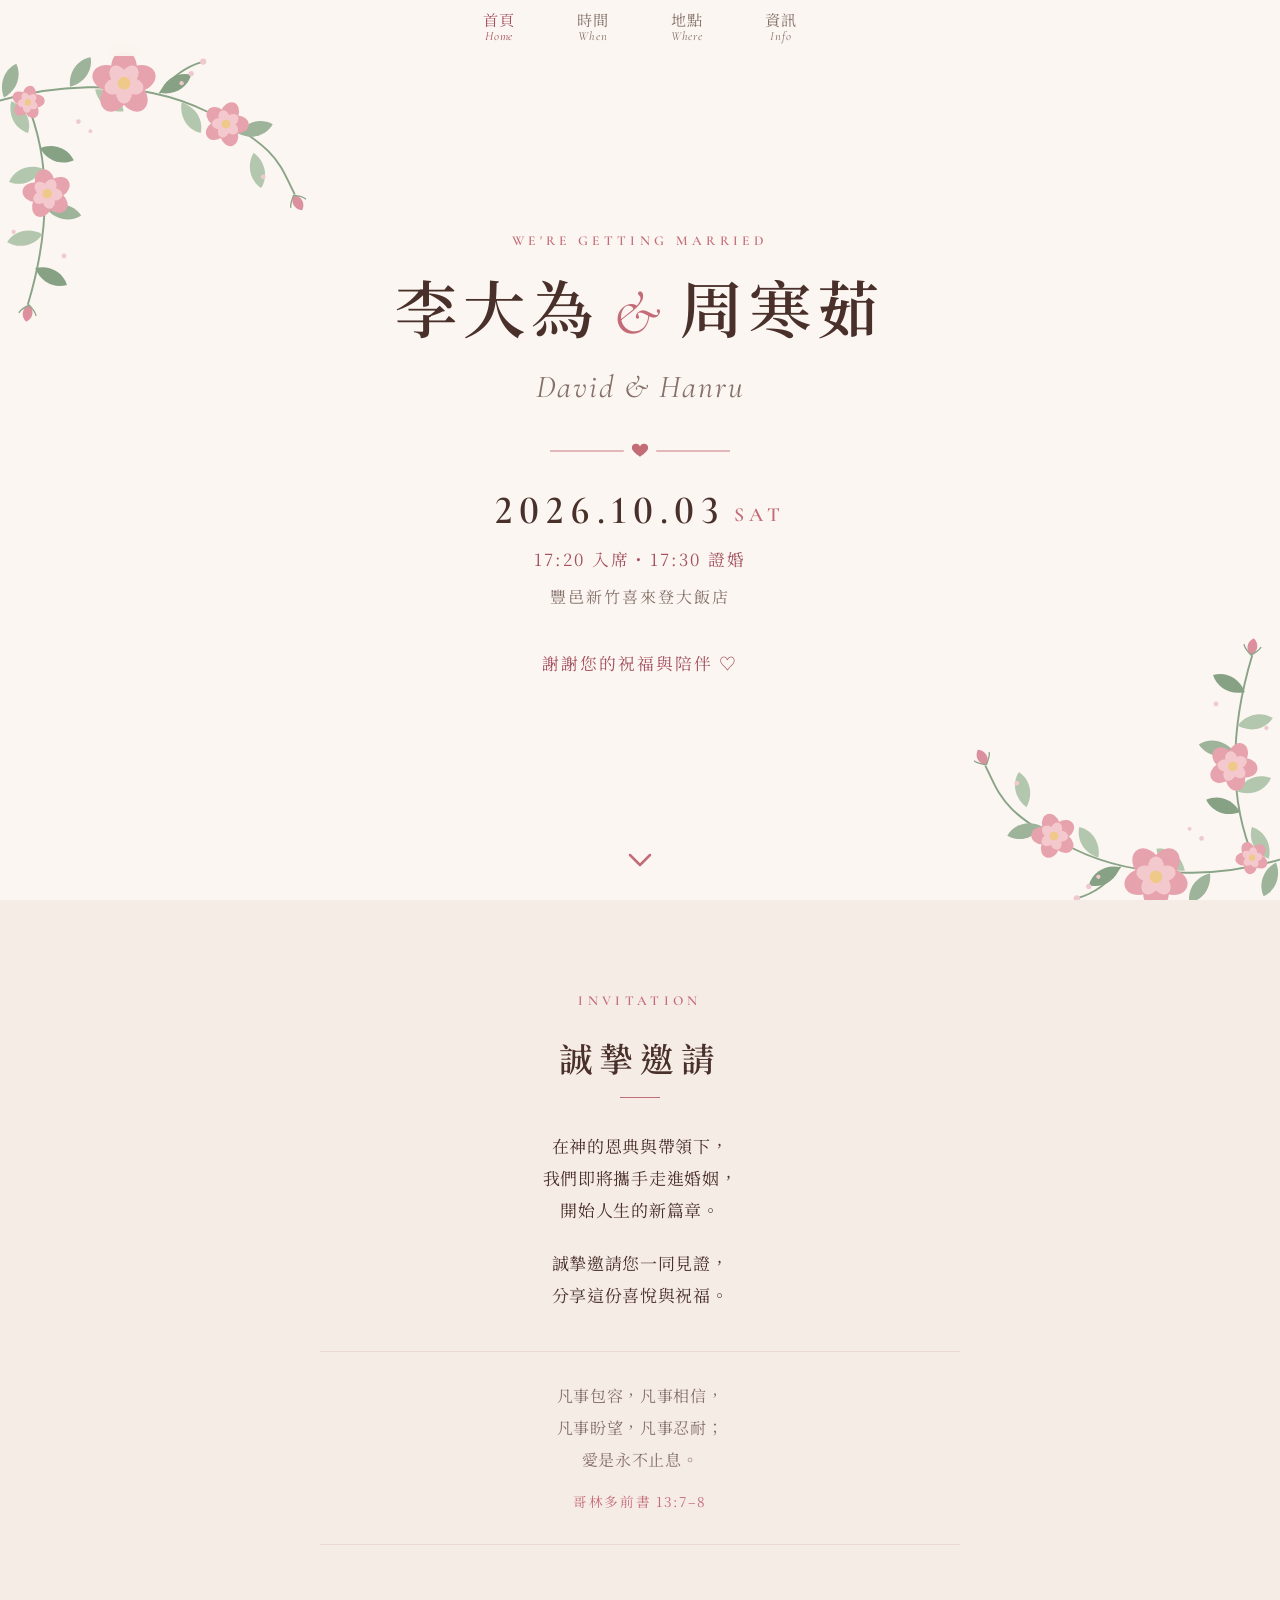
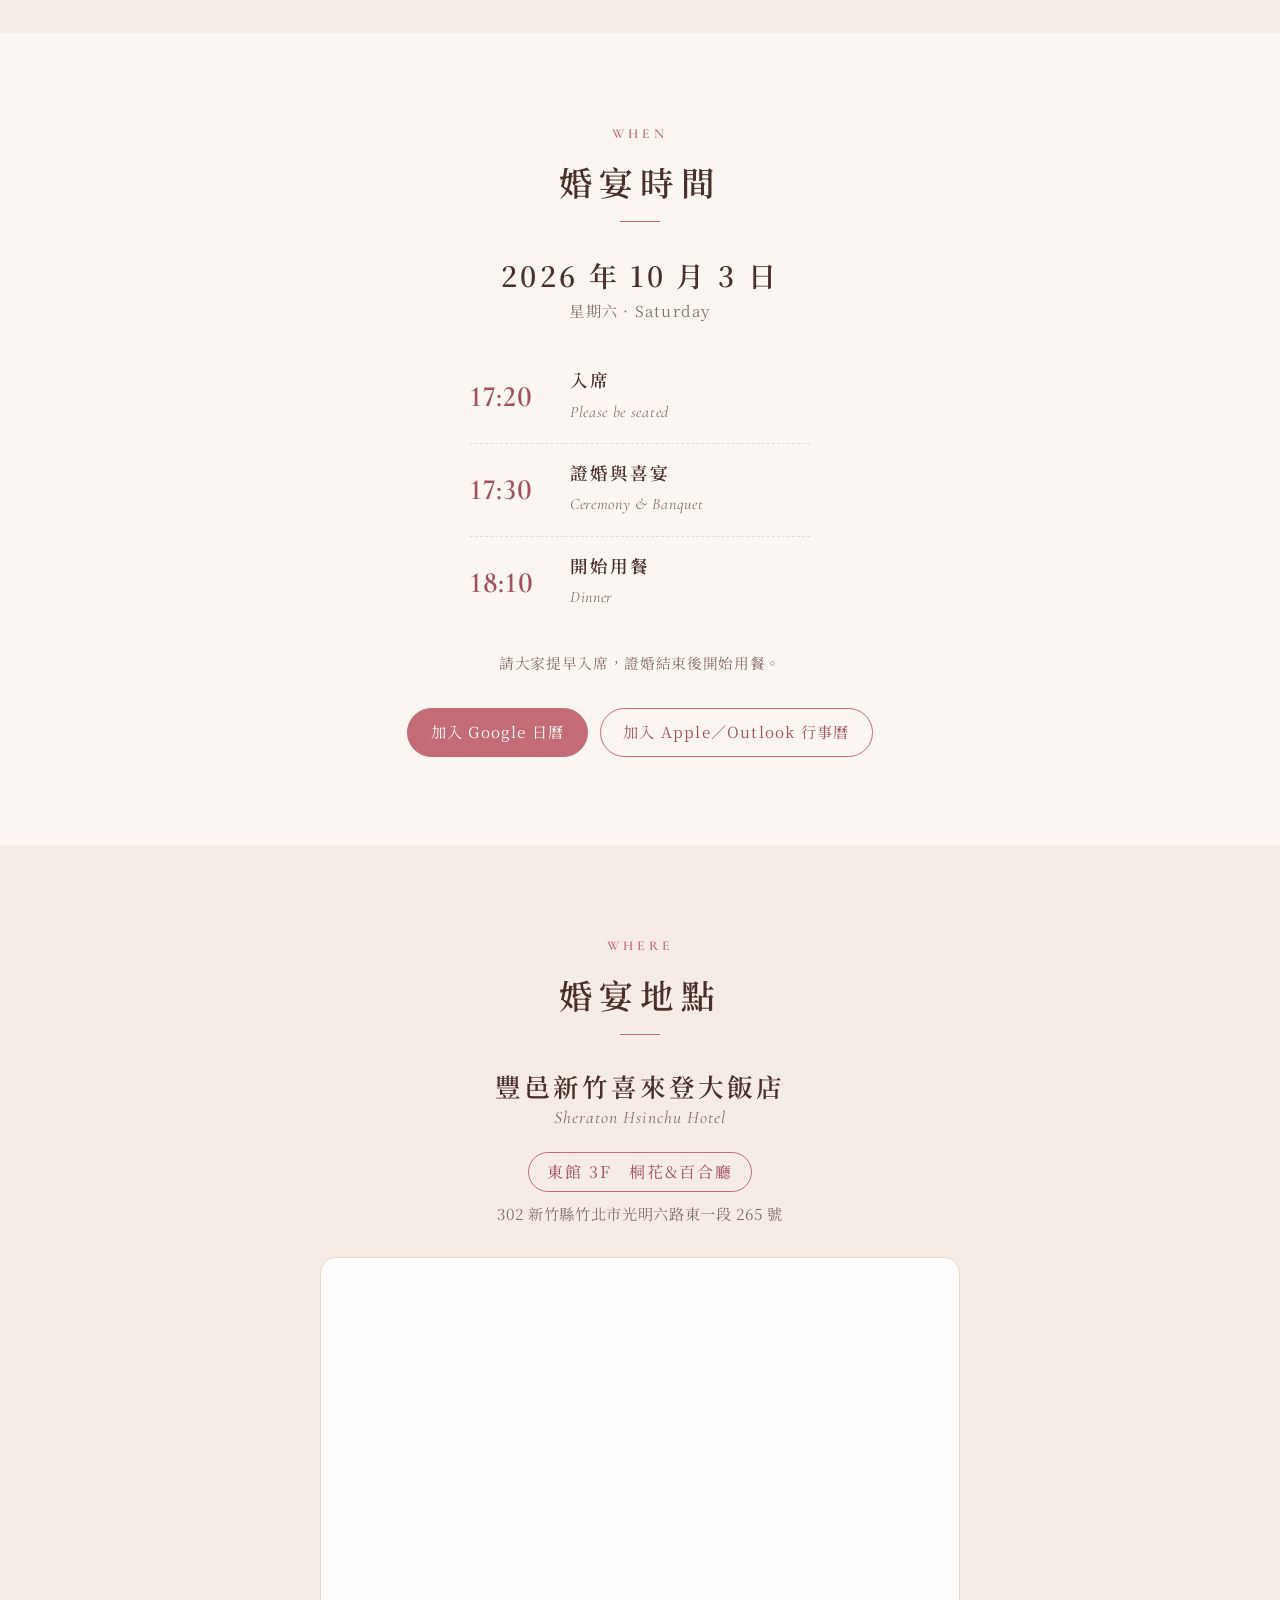
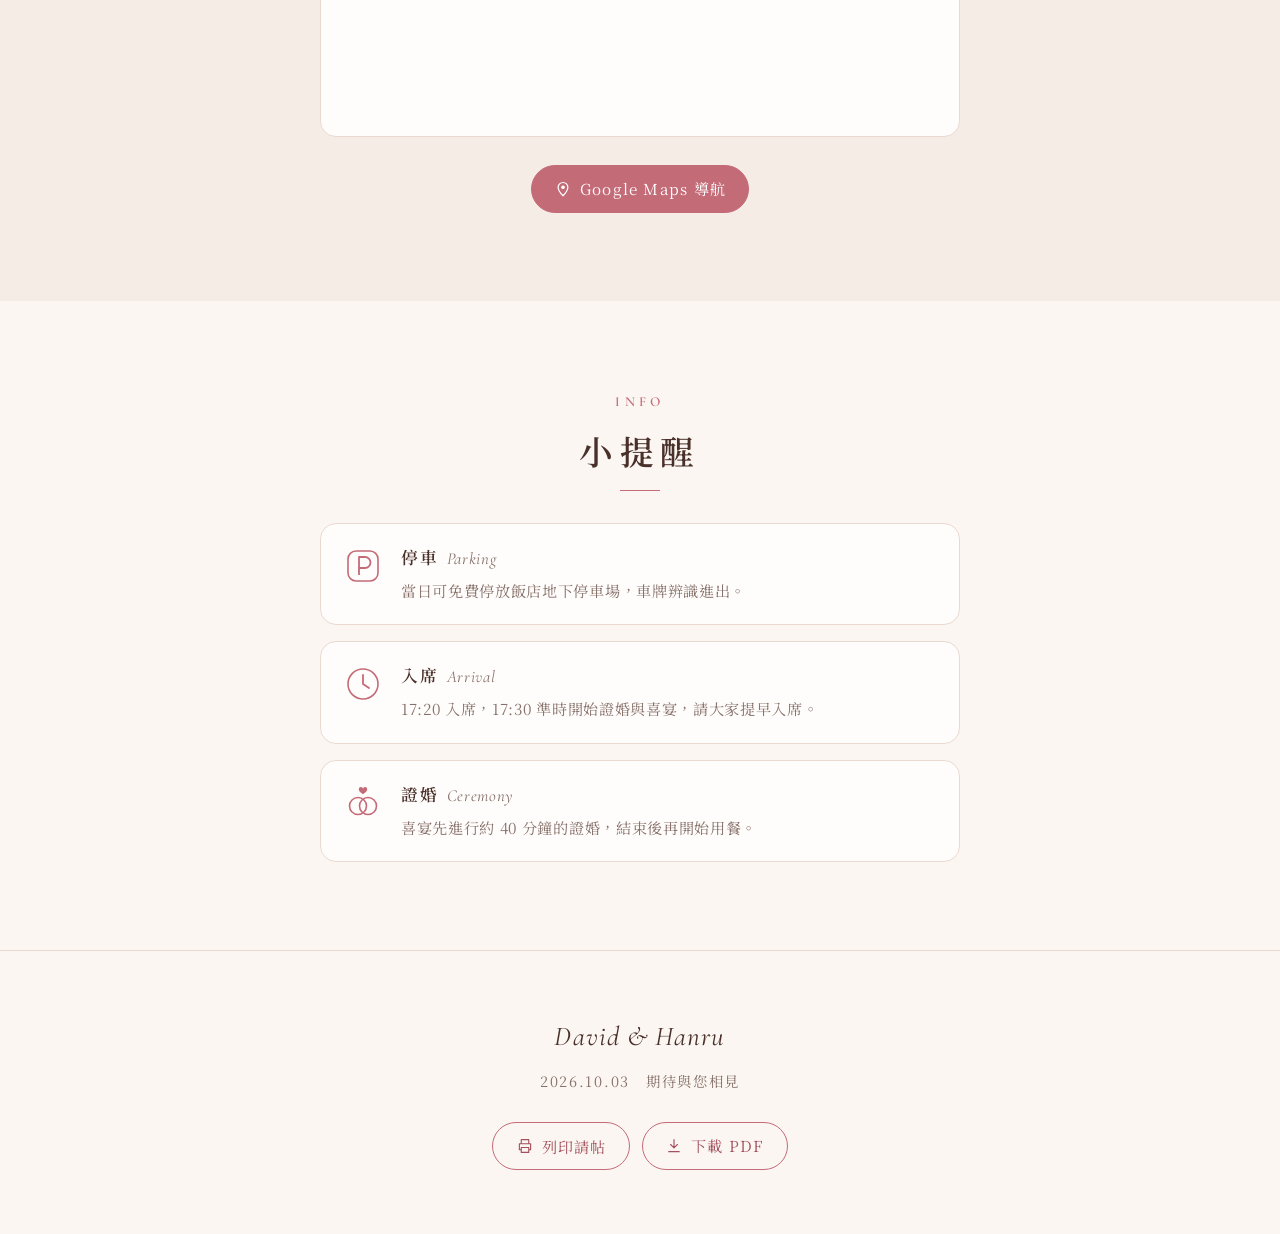
==== commit f060cdab: "Move schedule earlier: seated 17:20, ceremony 17:30, dinner 18:10 Ceremony runs about 40 minutes bef" ====
--- a/index.html
+++ b/index.html
@@ -6,12 +6,12 @@
   <meta name="robots" content="noindex, nofollow">
   <meta name="theme-color" content="#fbf6f1">
   <title>李大為 &amp; 周寒茹 婚宴邀請｜David &amp; Hanru</title>
-  <meta name="description" content="2026.10.03（六）17:30 入場，豐邑新竹喜來登大飯店 東館 3F 桐花&amp;百合廳。誠摯邀請您一同見證我們的婚禮。">
+  <meta name="description" content="2026.10.03（六）17:20 入席、17:30 證婚，豐邑新竹喜來登大飯店 東館 3F 桐花&amp;百合廳。誠摯邀請您一同見證我們的婚禮。">
 
   <meta property="og:type" content="website">
   <meta property="og:url" content="https://freya-and-david.github.io/Taiwan-Wedding-2026-10-03/">
   <meta property="og:title" content="李大為 &amp; 周寒茹 婚宴邀請">
-  <meta property="og:description" content="2026.10.03（六）17:30 入場｜豐邑新竹喜來登大飯店">
+  <meta property="og:description" content="2026.10.03（六）17:20 入席、17:30 證婚｜豐邑新竹喜來登大飯店">
   <meta property="og:image" content="https://freya-and-david.github.io/Taiwan-Wedding-2026-10-03/assets/img/og-image.png">
   <meta property="og:image:width" content="1200">
   <meta property="og:image:height" content="630">
@@ -52,6 +52,7 @@
         </svg>
 
         <p class="hero-date"><time datetime="2026-10-03T17:30+08:00">2026.10.03</time><span>SAT</span></p>
+        <p class="hero-time">17:20 入席・17:30 證婚</p>
         <p class="hero-venue">豐邑新竹喜來登大飯店</p>
 
         <div class="countdown" id="countdown" role="timer" aria-label="距離婚宴倒數">
@@ -87,11 +88,13 @@
         <h2>婚宴時間</h2>
         <p class="big-date">2026 年 10 月 3 日<span>星期六 · Saturday</span></p>
         <ol class="timeline">
-          <li><time datetime="2026-10-03T17:30+08:00">17:30</time><div><strong>迎賓入場</strong><span>Reception</span></div></li>
-          <li><time datetime="2026-10-03T18:00+08:00">18:00</time><div><strong>證婚與晚宴</strong><span>Ceremony &amp; Dinner</span></div></li>
+          <li><time datetime="2026-10-03T17:20+08:00">17:20</time><div><strong>入席</strong><span>Please be seated</span></div></li>
+          <li><time datetime="2026-10-03T17:30+08:00">17:30</time><div><strong>證婚與喜宴</strong><span>Ceremony &amp; Banquet</span></div></li>
+          <li><time datetime="2026-10-03T18:10+08:00">18:10</time><div><strong>開始用餐</strong><span>Dinner</span></div></li>
         </ol>
+        <p class="timeline-note">請大家提早入席，證婚結束後開始用餐。</p>
         <div class="actions">
-          <a class="btn" href="https://calendar.google.com/calendar/render?action=TEMPLATE&amp;text=%E6%9D%8E%E5%A4%A7%E7%82%BA%20%26%20%E5%91%A8%E5%AF%92%E8%8C%B9%20%E5%A9%9A%E5%AE%B4&amp;dates=20261003T093000Z%2F20261003T133000Z&amp;ctz=Asia%2FTaipei&amp;location=%E8%B1%90%E9%82%91%E6%96%B0%E7%AB%B9%E5%96%9C%E4%BE%86%E7%99%BB%E5%A4%A7%E9%A3%AF%E5%BA%97%20%E6%9D%B1%E9%A4%A83F%20%E6%A1%90%E8%8A%B1%26%E7%99%BE%E5%90%88%E5%BB%B3%2C%20302%E6%96%B0%E7%AB%B9%E7%B8%A3%E7%AB%B9%E5%8C%97%E5%B8%82%E5%85%89%E6%98%8E%E5%85%AD%E8%B7%AF%E6%9D%B1%E4%B8%80%E6%AE%B5265%E8%99%9F&amp;details=17%3A30%20%E8%BF%8E%E8%B3%93%E5%85%A5%E5%A0%B4%0A18%3A00%20%E8%AD%89%E5%A9%9A%E8%88%87%E6%99%9A%E5%AE%B4%0A%0A%E9%9B%BB%E5%AD%90%E8%AB%8B%E5%B8%96%EF%BC%9Ahttps%3A%2F%2Ffreya-and-david.github.io%2FTaiwan-Wedding-2026-10-03%2F" target="_blank" rel="noopener">加入 Google 日曆</a>
+          <a class="btn" href="https://calendar.google.com/calendar/render?action=TEMPLATE&amp;text=%E6%9D%8E%E5%A4%A7%E7%82%BA%20%26%20%E5%91%A8%E5%AF%92%E8%8C%B9%20%E5%A9%9A%E5%AE%B4&amp;dates=20261003T092000Z%2F20261003T133000Z&amp;ctz=Asia%2FTaipei&amp;location=%E8%B1%90%E9%82%91%E6%96%B0%E7%AB%B9%E5%96%9C%E4%BE%86%E7%99%BB%E5%A4%A7%E9%A3%AF%E5%BA%97%20%E6%9D%B1%E9%A4%A83F%20%E6%A1%90%E8%8A%B1%26%E7%99%BE%E5%90%88%E5%BB%B3%2C%20302%E6%96%B0%E7%AB%B9%E7%B8%A3%E7%AB%B9%E5%8C%97%E5%B8%82%E5%85%89%E6%98%8E%E5%85%AD%E8%B7%AF%E6%9D%B1%E4%B8%80%E6%AE%B5265%E8%99%9F&amp;details=17%3A20%20%E5%85%A5%E5%B8%AD%0A17%3A30%20%E8%AD%89%E5%A9%9A%E8%88%87%E5%96%9C%E5%AE%B4%0A18%3A10%20%E9%96%8B%E5%A7%8B%E7%94%A8%E9%A4%90%0A%0A%E9%9B%BB%E5%AD%90%E8%AB%8B%E5%B8%96%EF%BC%9Ahttps%3A%2F%2Ffreya-and-david.github.io%2FTaiwan-Wedding-2026-10-03%2F" target="_blank" rel="noopener">加入 Google 日曆</a>
           <a class="btn btn--ghost" href="wedding.ics" download="David-Hanru-Wedding.ics">加入 Apple／Outlook 行事曆</a>
         </div>
       </div>
@@ -131,15 +134,15 @@
           <li>
             <svg viewBox="0 0 44 44" aria-hidden="true"><circle cx="22" cy="22" r="15" fill="none" stroke="currentColor" stroke-width="1.6"/><path d="M22 13v9l6 4" fill="none" stroke="currentColor" stroke-width="1.8" stroke-linecap="round" stroke-linejoin="round"/></svg>
             <div>
-              <h3>入場<span>Arrival</span></h3>
-              <p>17:30 開始入場，婚宴於 18:00 準時開始，建議提早抵達。</p>
+              <h3>入席<span>Arrival</span></h3>
+              <p>17:20 入席，17:30 準時開始證婚與喜宴，請大家提早入席。</p>
             </div>
           </li>
           <li>
             <svg viewBox="0 0 44 44" aria-hidden="true"><circle cx="17" cy="25" r="8.5" fill="none" stroke="currentColor" stroke-width="1.6"/><circle cx="27" cy="25" r="8.5" fill="none" stroke="currentColor" stroke-width="1.6"/><path d="M22 13.2c-2.3-1.7-4.2-3.1-4.2-4.8a2.1 2.1 0 0 1 4.2-.6 2.1 2.1 0 0 1 4.2.6c0 1.7-1.9 3.1-4.2 4.8z" fill="currentColor"/></svg>
             <div>
               <h3>證婚<span>Ceremony</span></h3>
-              <p>婚宴開始時有簡短的證婚與祝福，誠摯邀請您一同見證。</p>
+              <p>喜宴先進行約 40 分鐘的證婚，結束後再開始用餐。</p>
             </div>
           </li>
         </ul>
--- a/assets/css/style.css
+++ b/assets/css/style.css
@@ -209,6 +209,13 @@
   vertical-align: middle;
 }
 
+.hero-time {
+  margin: .5rem 0 0;
+  font-size: 1.05rem;
+  letter-spacing: .14em;
+  color: var(--rose-deep);
+}
+
 .hero-venue {
   margin: .4rem 0 0;
   font-size: 1rem;
@@ -335,7 +342,7 @@
 
 .timeline {
   max-width: 340px;
-  margin: 0 auto 2.5rem;
+  margin: 0 auto 1.25rem;
   padding: 0;
   list-style: none;
   text-align: left;
@@ -368,6 +375,12 @@
   font-family: var(--serif-en);
   font-style: italic;
   font-size: 1rem;
+  color: var(--muted);
+}
+
+.timeline-note {
+  margin: 0 0 2rem;
+  font-size: .92rem;
   color: var(--muted);
 }
 
@@ -501,7 +514,7 @@
   :root { --bg: #fff; --bg-alt: #fff; --surface: #fff; }
 
   body {
-    padding: 16mm 20mm 0;
+    padding: 14mm 20mm 0;
     background: #fff;
     font-size: 10.5pt;
     line-height: 1.7;
@@ -536,10 +549,11 @@
   .names-en { font-size: 16pt; }
   .divider { width: 40mm; margin: 2.5mm auto; }
   .hero-date { font-size: 20pt; }
-  .hero-venue { margin-top: 1mm; font-size: 10pt; }
+  .hero-time { margin-top: 1mm; font-size: 11pt; }
+  .hero-venue { margin-top: .5mm; font-size: 10pt; }
 
   /* Sections */
-  .section { padding: 0; margin-top: 7mm; }
+  .section { padding: 0; margin-top: 6mm; }
   .section h2 { margin-bottom: 3mm; font-size: 13pt; }
   .section h2::after { width: 8mm; margin-top: 1.5mm; }
 
@@ -550,11 +564,24 @@
 
   .big-date { margin-bottom: 1mm; font-size: 12pt; }
   .big-date span { margin-top: 0; font-size: 9pt; }
-  .timeline { max-width: 62mm; margin: 0 auto; }
-  .timeline li { grid-template-columns: 17mm 1fr; gap: 3mm; padding: 1.8mm 0; }
-  .timeline time { font-size: 15pt; }
-  .timeline strong { font-size: 10.5pt; }
-  .timeline div span { font-size: 9pt; }
+  .timeline {
+    display: grid;
+    grid-template-columns: repeat(3, 1fr);
+    max-width: none;
+    margin: 1.5mm 0 0;
+  }
+  .timeline li {
+    grid-template-columns: 1fr;
+    gap: .8mm;
+    padding: 1mm 0;
+    border-bottom: 0;
+    text-align: center;
+  }
+  .timeline li + li { border-left: .5pt dashed var(--line); }
+  .timeline time { font-size: 14pt; }
+  .timeline strong { font-size: 10pt; line-height: 1.4; }
+  .timeline div span { font-size: 8.5pt; line-height: 1.3; }
+  .timeline-note { margin: 1.5mm 0 0; font-size: 8.5pt; }
 
   .venue-name { font-size: 12pt; }
   .venue-name span { font-size: 9.5pt; }
